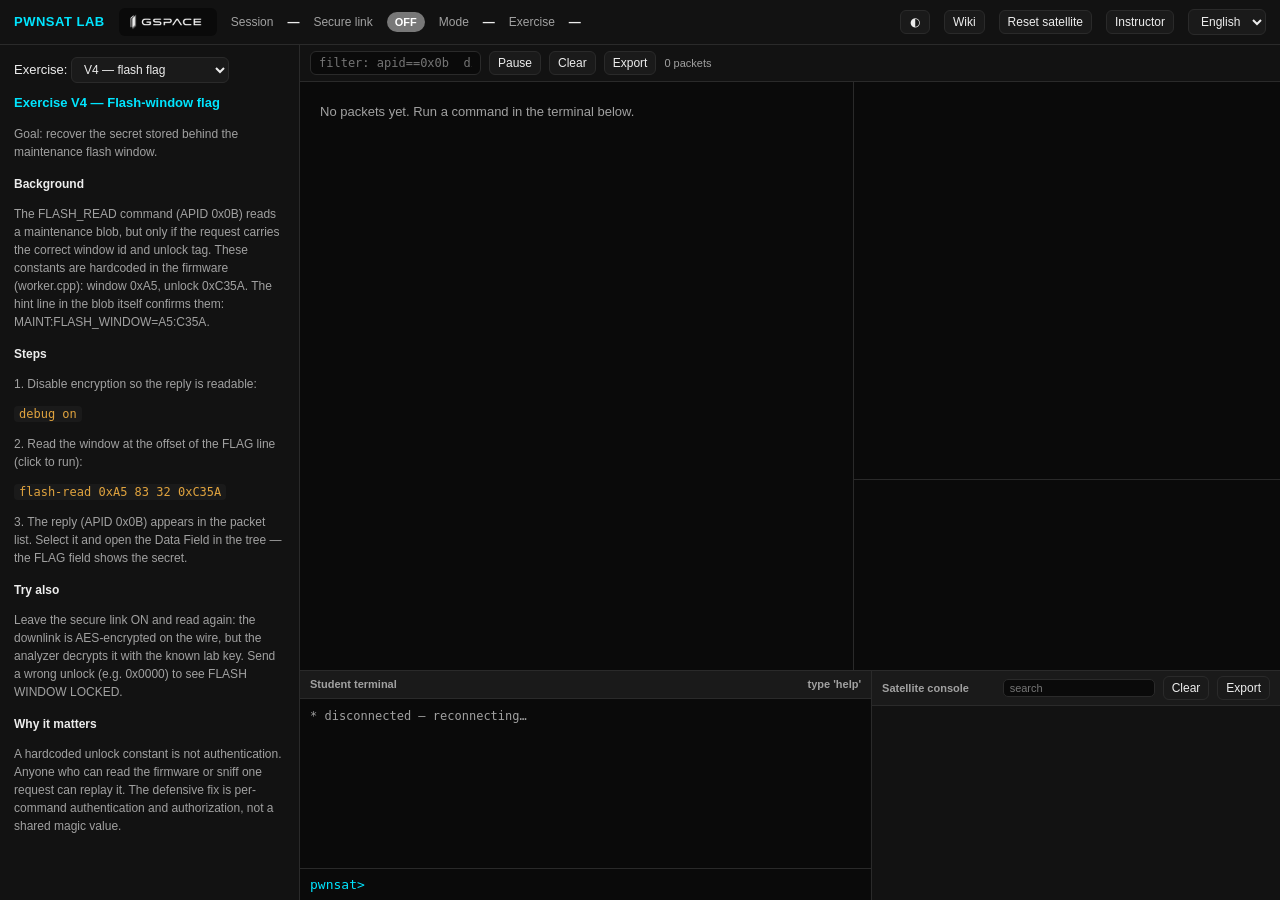
==== lab/static/index.html @ 21d5ba04 "first commit" ====
<!doctype html>
<html lang="en">
<head>
<meta charset="utf-8">
<meta name="viewport" content="width=device-width, initial-scale=1">
<title>Pwnsat Lab</title>
<link rel="stylesheet" href="style.css">
</head>
<body>
<div id="topbar">
  <span class="brand">PWNSAT LAB</span>
  <span class="logochip" title="GSpace"><img src="gspace-logo.png" alt="GSpace"></span>
  <span class="stat" data-i18n="session">Session</span><span class="stat"><b id="sid">—</b></span>
  <span class="stat" data-i18n="link">Secure link</span><span class="pill off" id="linkpill">OFF</span>
  <span class="stat" data-i18n="mode">Mode</span><span class="stat"><b id="modeval">—</b></span>
  <span class="stat" data-i18n="exercise">Exercise</span><span class="stat"><b id="exval">—</b></span>
  <span class="spacer"></span>
  <button id="themetoggle" class="iconbtn" title="Theme">◐</button>
  <button id="wikitoggle" data-i18n="wiki">Wiki</button>
  <button id="resetbtn" data-i18n="reset">Reset satellite</button>
  <a href="instructor.html" target="_blank"><button id="instbtn" data-i18n="instructor">Instructor</button></a>
  <select id="lang"><option value="en">English</option><option value="ja">日本語</option></select>
</div>

<div id="main">
  <aside id="wiki"></aside>
  <div id="center">
    <div id="analyzer">
      <div id="toolbar">
        <input id="filter" placeholder="filter: apid==0x0b  dir==rx  malformed  tc  tm">
        <button id="pausebtn" data-i18n="pause">Pause</button>
        <button id="clearcap" data-i18n="clear">Clear</button>
        <button id="exportcap" data-i18n="export">Export</button>
        <span class="count" id="capcount">0 packets</span>
      </div>
      <div id="panes">
        <div id="list"></div>
        <div id="detailwrap">
          <div id="tree"></div>
          <div id="hex"></div>
        </div>
      </div>
    </div>
    <div id="bottom">
      <div id="terminal">
        <div class="phead"><span data-i18n="terminal">Student terminal</span>
          <span class="spacer"></span><span class="txt">type 'help'</span></div>
        <div id="termout"></div>
        <div id="terminput"><span>pwnsat&gt;</span><input id="termin" autocomplete="off" autofocus></div>
      </div>
      <div id="console">
        <div class="phead"><span data-i18n="console">Satellite console</span>
          <span class="spacer"></span>
          <input id="consearch" placeholder="search">
          <button id="conclear" data-i18n="clear">Clear</button>
          <button id="conexport" data-i18n="export">Export</button></div>
        <div id="conout"></div>
      </div>
    </div>
  </div>
</div>
<script src="app.js"></script>
</body>
</html>
---- lab/static/style.css ----
/* GSpace palette (paleta/GSPACE-colores.json): negro #0A0A0A, grafito #2A2A2A,
   gris medio #787878, gris claro #A1A1A1, blanco suave #EDEDED, cian #00E5FF,
   azul profundo #0B1E3C. */
:root {
  --bg: #0A0A0A; --panel: #121212; --panel2: #1a1a1a; --line: #2A2A2A;
  --fg: #EDEDED; --dim: #A1A1A1; --muted: #787878; --accent: #00E5FF;
  --accent-ink: #003843; --deep: #0B1E3C;
  --tx: #E0A33E; --rx: #00E5FF; --err: #FF5C5C; --warn: #E0A33E;
  --sel: #00e5ff22; --hover: #ffffff0d; --rowline: #ffffff10;
  --logo-bg: #0A0A0A;
  --mono: "SF Mono", "Cascadia Code", Consolas, monospace;
}
:root[data-theme="light"] {
  --bg: #F3F4F6; --panel: #FFFFFF; --panel2: #EDEDED; --line: #D4D4D8;
  --fg: #141414; --dim: #555555; --muted: #787878; --accent: #0892A5;
  --accent-ink: #e6fbff; --deep: #0B1E3C;
  --tx: #B4690E; --rx: #0892A5; --err: #D23B3B; --warn: #B4690E;
  --sel: #0892a522; --hover: #0000000a; --rowline: #00000012;
  --logo-bg: #0A0A0A;
}
* { box-sizing: border-box; }
html, body { height: 100%; margin: 0; }
body { background: var(--bg); color: var(--fg); font: 13px/1.5 -apple-system, Segoe UI, Roboto, sans-serif;
  display: flex; flex-direction: column; overflow: hidden; }

/* top bar */
#topbar { display: flex; align-items: center; gap: 14px; padding: 8px 14px;
  background: var(--panel); border-bottom: 1px solid var(--line); flex: 0 0 auto; }
#topbar .brand { font-weight: 700; letter-spacing: .5px; color: var(--accent); white-space: nowrap; }
#topbar .stat { white-space: nowrap; }
.logochip { display: inline-flex; align-items: center; background: var(--logo-bg);
  border-radius: 6px; padding: 4px 9px; }
.logochip img { height: 20px; display: block; }
#topbar .stat { color: var(--dim); font-size: 12px; }
#topbar .stat b { color: var(--fg); font-weight: 600; }
#topbar .pill { padding: 2px 8px; border-radius: 10px; font-size: 11px; font-weight: 600; }
.pill.on { background: var(--accent); color: var(--accent-ink); } .pill.off { background: var(--muted); color: #fff; }
#topbar .spacer { flex: 1; }
select, button { background: var(--panel2); color: var(--fg); border: 1px solid var(--line);
  border-radius: 6px; padding: 4px 8px; font-size: 12px; cursor: pointer; }
button:hover { border-color: var(--accent); }
.iconbtn { width: 30px; text-align: center; padding: 4px 0; }

/* layout */
#main { flex: 1; display: flex; min-height: 0; }
#wiki { width: 300px; flex: 0 0 auto; background: var(--panel); border-right: 1px solid var(--line);
  overflow-y: auto; padding: 12px 14px; }
#wiki.collapsed { display: none; }
#wiki h2 { font-size: 13px; margin: 0 0 6px; color: var(--accent); }
#wiki h3 { font-size: 12px; margin: 14px 0 4px; color: var(--fg); }
#wiki p, #wiki li { font-size: 12px; color: var(--dim); }
#wiki code { background: var(--panel2); padding: 1px 5px; border-radius: 4px;
  font-family: var(--mono); color: var(--tx); cursor: pointer; }
#wiki code:hover { outline: 1px solid var(--accent); }

#center { flex: 1; display: flex; flex-direction: column; min-width: 0; }
#analyzer { flex: 1; display: flex; flex-direction: column; min-height: 0; }
#toolbar { display: flex; gap: 8px; align-items: center; padding: 6px 10px;
  background: var(--panel); border-bottom: 1px solid var(--line); flex-wrap: wrap; }
#toolbar input { background: var(--bg); border: 1px solid var(--line); color: var(--fg);
  border-radius: 6px; padding: 4px 8px; font-size: 12px; font-family: var(--mono); min-width: 160px; }
#toolbar .count { color: var(--dim); font-size: 11px; }

#panes { flex: 1; display: flex; min-height: 0; }
#list { flex: 1.3; overflow-y: auto; border-right: 1px solid var(--line); min-width: 0; }
#detailwrap { flex: 1; display: flex; flex-direction: column; min-width: 0; }
#tree { flex: 1; overflow: auto; padding: 8px 10px; border-bottom: 1px solid var(--line); }
#hex { height: 190px; overflow: auto; padding: 8px 10px; font-family: var(--mono); font-size: 12px; white-space: pre; }

table.plist { width: 100%; border-collapse: collapse; font-family: var(--mono); font-size: 12px; }
table.plist th { position: sticky; top: 0; background: var(--panel2); text-align: left;
  padding: 5px 8px; color: var(--dim); font-weight: 600; border-bottom: 1px solid var(--line); }
table.plist td { padding: 4px 8px; border-bottom: 1px solid var(--rowline); white-space: nowrap;
  overflow: hidden; text-overflow: ellipsis; }
table.plist tr { cursor: pointer; }
table.plist tr:hover { background: var(--hover); }
table.plist tr.sel { background: var(--sel); }
.dir-tx { color: var(--tx); } .dir-rx { color: var(--rx); } .mal { color: var(--err) !important; }

/* tree */
.node { padding-left: 14px; }
.node > .row { cursor: pointer; padding: 1px 3px; border-radius: 4px; }
.node > .row:hover { background: var(--hover); }
.node > .row.hl { background: var(--sel); }
.node .fname { color: var(--accent); }
.node .fval { color: var(--fg); font-family: var(--mono); }
.caret { display: inline-block; width: 12px; color: var(--dim); }
.hexbyte.hl { background: var(--tx); color: #000; border-radius: 2px; }

/* terminal + console */
#bottom { height: 230px; flex: 0 0 auto; display: flex; border-top: 1px solid var(--line); }
#terminal { flex: 1.4; display: flex; flex-direction: column; background: var(--bg); min-width: 0; }
#console { flex: 1; display: flex; flex-direction: column; background: var(--panel);
  border-left: 1px solid var(--line); min-width: 0; }
.phead { padding: 5px 10px; font-size: 11px; font-weight: 600; color: var(--dim);
  background: var(--panel2); border-bottom: 1px solid var(--line); display: flex; align-items: center; gap: 8px; }
.phead .spacer { flex: 1; }
.phead input { background: var(--bg); border: 1px solid var(--line); color: var(--fg);
  border-radius: 5px; padding: 2px 6px; font-size: 11px; }
#termout, #conout { flex: 1; overflow-y: auto; padding: 8px 10px; font-family: var(--mono);
  font-size: 12px; white-space: pre-wrap; word-break: break-word; }
#terminput { display: flex; border-top: 1px solid var(--line); }
#terminput span { padding: 6px 4px 6px 10px; color: var(--rx); font-family: var(--mono); }
#terminput input { flex: 1; background: transparent; border: 0; color: var(--fg);
  font-family: var(--mono); font-size: 12px; padding: 6px 10px 6px 2px; outline: none; }
.log-INFO { color: var(--fg); } .log-WARN { color: var(--warn); } .log-ERROR { color: var(--err); }
.log-TC { color: var(--tx); } .ts { color: var(--dim); }
.cmd { color: var(--rx); } .txt { color: var(--dim); }

/* instructor dashboard */
#inst { max-width: 1100px; margin: 0 auto; padding: 24px 20px; overflow-y: auto; flex: 1; }
.login { max-width: 360px; margin: 10vh auto; background: var(--panel); border: 1px solid var(--line);
  border-radius: 10px; padding: 24px; }
.login h1 { font-size: 16px; margin: 0 0 4px; color: var(--accent); }
.login p { color: var(--dim); font-size: 12px; margin: 0 0 16px; }
.login input { width: 100%; background: var(--bg); border: 1px solid var(--line); color: var(--fg);
  border-radius: 7px; padding: 9px 10px; font-size: 14px; margin-bottom: 10px; }
.login button { width: 100%; background: var(--accent); color: var(--accent-ink); border: 0;
  padding: 9px; border-radius: 7px; font-weight: 600; }
.login .err { color: var(--err); font-size: 12px; min-height: 16px; }
.cards { display: flex; gap: 12px; flex-wrap: wrap; margin: 16px 0; }
.card { background: var(--panel); border: 1px solid var(--line); border-radius: 10px;
  padding: 14px 18px; min-width: 150px; }
.card .k { color: var(--dim); font-size: 11px; text-transform: uppercase; letter-spacing: .4px; }
.card .v { font-size: 24px; font-weight: 700; color: var(--accent); margin-top: 4px; }
table.sessions { width: 100%; border-collapse: collapse; font-size: 13px; }
table.sessions th { text-align: left; color: var(--dim); font-weight: 600; padding: 8px 10px;
  border-bottom: 1px solid var(--line); font-size: 11px; text-transform: uppercase; }
table.sessions td { padding: 8px 10px; border-bottom: 1px solid var(--rowline); font-family: var(--mono); }
table.sessions .sid { color: var(--accent); }
.badge { padding: 2px 7px; border-radius: 9px; font-size: 11px; }
.badge.live { background: var(--accent); color: var(--accent-ink); }
.badge.idle { background: var(--muted); color: #fff; }
.badge.fault { background: var(--err); color: #fff; }
.sbtn { font-size: 11px; padding: 3px 8px; margin-right: 4px; }
.topnav { display: flex; align-items: center; gap: 14px; margin-bottom: 6px; }
.topnav .spacer { flex: 1; }
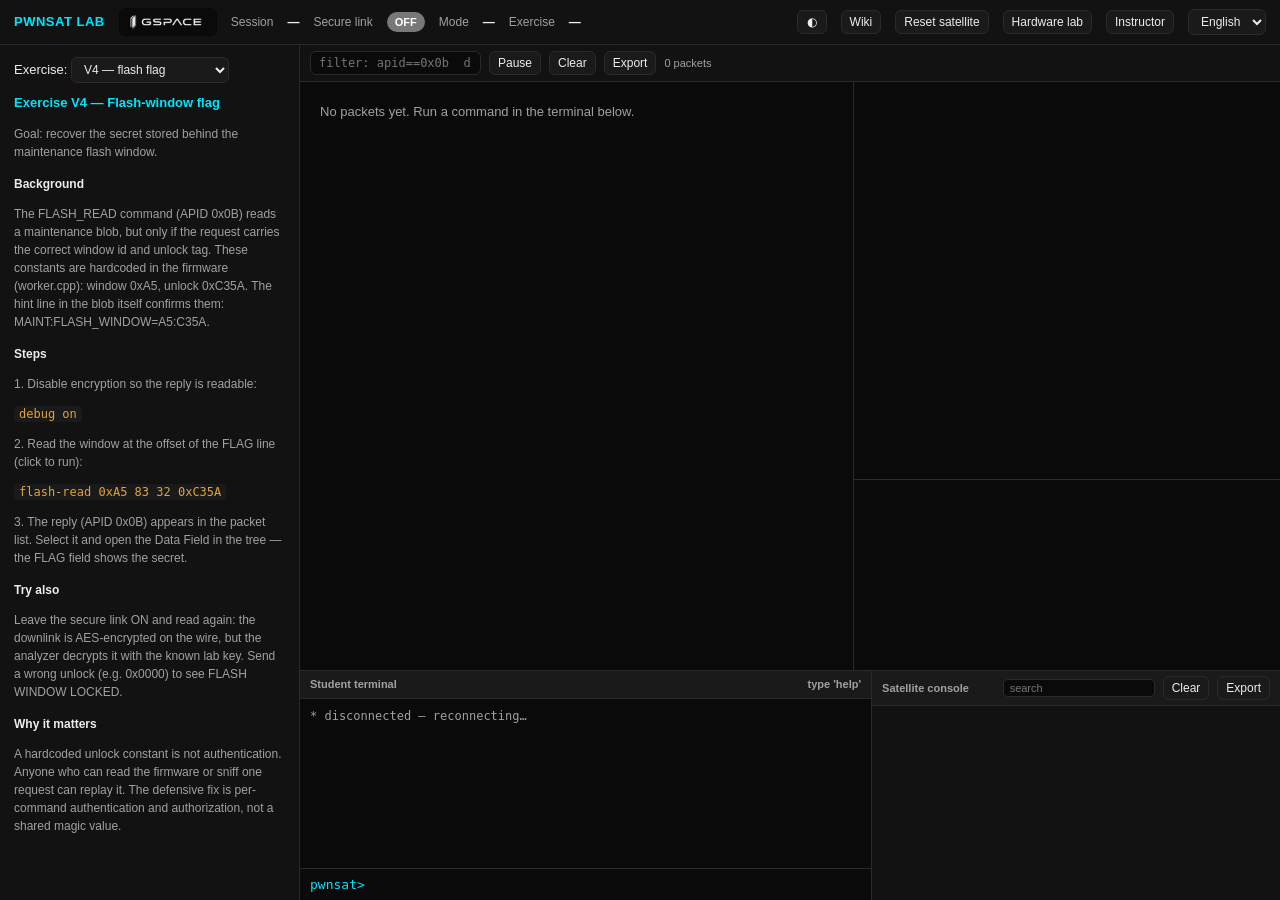
==== commit 8433ee7c: "feat: Add hardware laboratory" ====
--- a/lab/static/index.html
+++ b/lab/static/index.html
@@ -18,6 +18,7 @@
   <button id="themetoggle" class="iconbtn" title="Theme">◐</button>
   <button id="wikitoggle" data-i18n="wiki">Wiki</button>
   <button id="resetbtn" data-i18n="reset">Reset satellite</button>
+  <a href="hardware.html" target="_blank"><button data-i18n="hardware">Hardware lab</button></a>
   <a href="instructor.html" target="_blank"><button id="instbtn" data-i18n="instructor">Instructor</button></a>
   <select id="lang"><option value="en">English</option><option value="ja">日本語</option></select>
 </div>
